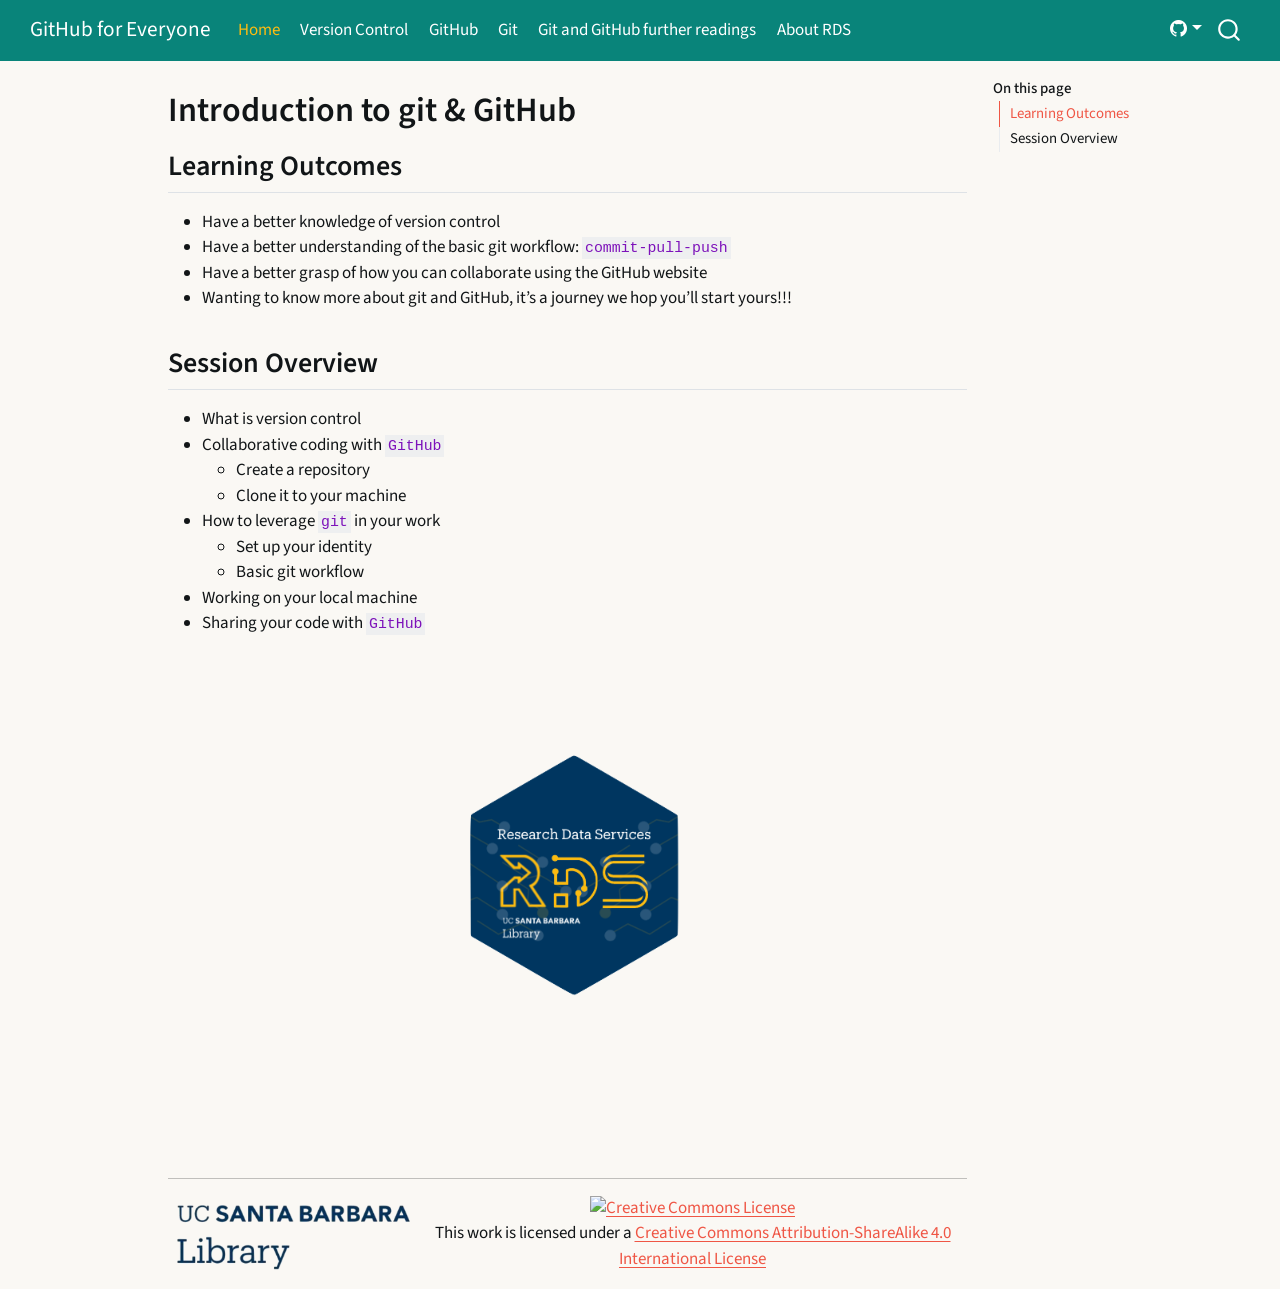
==== index.html @ 7b1ff54a "Built site for gh-pages" ====
<!DOCTYPE html>
<html xmlns="http://www.w3.org/1999/xhtml" lang="en" xml:lang="en"><head>

<meta charset="utf-8">
<meta name="generator" content="quarto-1.9.37">

<meta name="viewport" content="width=device-width, initial-scale=1.0, user-scalable=yes">


<title>Introduction to git &amp; GitHub – GitHub for Everyone</title>
<style>
/* Default styles provided by pandoc.
** See https://pandoc.org/MANUAL.html#variables-for-html for config info.
*/
code{white-space: pre-wrap;}
span.smallcaps{font-variant: small-caps;}
div.columns{display: flex; gap: min(4vw, 1.5em);}
div.column{flex: auto; overflow-x: auto;}
div.hanging-indent{margin-left: 1.5em; text-indent: -1.5em;}
ul.task-list{list-style: none;}
ul.task-list li input[type="checkbox"] {
  width: 0.8em;
  margin: 0 0.8em 0.2em -1em; /* quarto-specific, see https://github.com/quarto-dev/quarto-cli/issues/4556 */ 
  vertical-align: middle;
}
</style>


<script src="site_libs/quarto-nav/quarto-nav.js"></script>
<script src="site_libs/quarto-nav/headroom.min.js"></script>
<script src="site_libs/clipboard/clipboard.min.js"></script>
<script src="site_libs/quarto-search/autocomplete.umd.js"></script>
<script src="site_libs/quarto-search/fuse.min.js"></script>
<script src="site_libs/quarto-search/quarto-search.js"></script>
<meta name="quarto:offset" content="./">
<script src="site_libs/quarto-html/quarto.js" type="module"></script>
<script src="site_libs/quarto-html/tabsets/tabsets.js" type="module"></script>
<script src="site_libs/quarto-html/popper.min.js"></script>
<script src="site_libs/quarto-html/tippy.umd.min.js"></script>
<script src="site_libs/quarto-html/anchor.min.js"></script>
<link href="site_libs/quarto-html/tippy.css" rel="stylesheet">
<link href="site_libs/quarto-html/quarto-syntax-highlighting-7f8f88aac4f3542376d5c11b86a4c14d.css" rel="stylesheet" id="quarto-text-highlighting-styles">
<script src="site_libs/bootstrap/bootstrap.min.js"></script>
<link href="site_libs/bootstrap/bootstrap-icons.css" rel="stylesheet">
<link href="site_libs/bootstrap/bootstrap-a036e2a4f833fdb5845ec118177f864c.min.css" rel="stylesheet" append-hash="true" id="quarto-bootstrap" data-mode="light">
<script id="quarto-search-options" type="application/json">{
  "location": "navbar",
  "copy-button": false,
  "collapse-after": 3,
  "panel-placement": "end",
  "type": "overlay",
  "limit": 50,
  "keyboard-shortcut": [
    "f",
    "/",
    "s"
  ],
  "language": {
    "search-no-results-text": "No results",
    "search-matching-documents-text": "matching documents",
    "search-copy-link-title": "Copy link to search",
    "search-hide-matches-text": "Hide additional matches",
    "search-more-match-text": "more match in this document",
    "search-more-matches-text": "more matches in this document",
    "search-clear-button-title": "Clear",
    "search-text-placeholder": "",
    "search-detached-cancel-button-title": "Cancel",
    "search-submit-button-title": "Submit",
    "search-label": "Search"
  }
}</script>


</head>

<body class="nav-fixed quarto-light">

<div id="quarto-search-results"></div>
  <header id="quarto-header" class="headroom fixed-top">
    <nav class="navbar navbar-expand-lg " data-bs-theme="dark">
      <div class="navbar-container container-fluid">
      <div class="navbar-brand-container mx-auto">
    <a class="navbar-brand" href="./index.html">
    <span class="navbar-title">GitHub for Everyone</span>
    </a>
  </div>
            <div id="quarto-search" class="" title="Search"></div>
          <button class="navbar-toggler" type="button" data-bs-toggle="collapse" data-bs-target="#navbarCollapse" aria-controls="navbarCollapse" role="menu" aria-expanded="false" aria-label="Toggle navigation" onclick="if (window.quartoToggleHeadroom) { window.quartoToggleHeadroom(); }">
  <span class="navbar-toggler-icon"></span>
</button>
          <div class="collapse navbar-collapse" id="navbarCollapse">
            <ul class="navbar-nav navbar-nav-scroll me-auto">
  <li class="nav-item">
    <a class="nav-link active" href="./index.html" aria-current="page"> 
<span class="menu-text">Home</span></a>
  </li>  
  <li class="nav-item">
    <a class="nav-link" href="./version_control.html"> 
<span class="menu-text">Version Control</span></a>
  </li>  
  <li class="nav-item">
    <a class="nav-link" href="./handson_github_website.html"> 
<span class="menu-text">GitHub</span></a>
  </li>  
  <li class="nav-item">
    <a class="nav-link" href="./git_basics.html"> 
<span class="menu-text">Git</span></a>
  </li>  
  <li class="nav-item">
    <a class="nav-link" href="./git_further_readings.html"> 
<span class="menu-text">Git and GitHub further readings</span></a>
  </li>  
  <li class="nav-item">
    <a class="nav-link" href="./about.html"> 
<span class="menu-text">About RDS</span></a>
  </li>  
</ul>
          </div> <!-- /navcollapse -->
            <div class="quarto-navbar-tools">
    <div class="dropdown">
      <a href="" title="" id="quarto-navigation-tool-dropdown-0" class="quarto-navigation-tool dropdown-toggle px-1" data-bs-toggle="dropdown" aria-expanded="false" role="link" aria-label=""><i class="bi bi-github"></i></a>
      <ul class="dropdown-menu" aria-labelledby="quarto-navigation-tool-dropdown-0">
          <li>
            <a class="dropdown-item quarto-navbar-tools-item" href="https://github.com/UCSB-Library-Research-Data-Services/github-4everyone">
            Website Code
            </a>
          </li>
          <li>
            <a class="dropdown-item quarto-navbar-tools-item" href="https://github.com/UCSB-Library-Research-Data-Services/github-4everyone/issues">
            Report an issue
            </a>
          </li>
      </ul>
    </div>
</div>
      </div> <!-- /container-fluid -->
    </nav>
</header>
<!-- content -->
<div id="quarto-content" class="quarto-container page-columns page-rows-contents page-layout-article page-navbar">
<!-- sidebar -->
<!-- margin-sidebar -->
    <div id="quarto-margin-sidebar" class="sidebar margin-sidebar">
        <nav id="TOC" role="doc-toc" class="toc-active">
    <h2 id="toc-title">On this page</h2>
   
  <ul>
  <li><a href="#learning-outcomes" id="toc-learning-outcomes" class="nav-link active" data-scroll-target="#learning-outcomes">Learning Outcomes</a></li>
  <li><a href="#session-overview" id="toc-session-overview" class="nav-link" data-scroll-target="#session-overview">Session Overview</a></li>
  </ul>
</nav>
    </div>
<!-- main -->
<main class="content" id="quarto-document-content">

<header id="title-block-header" class="quarto-title-block default">
<div class="quarto-title">
<h1 class="title">Introduction to git &amp; GitHub</h1>
</div>



<div class="quarto-title-meta">

    
  
    
  </div>
  


</header>


<section id="learning-outcomes" class="level2">
<h2 class="anchored" data-anchor-id="learning-outcomes">Learning Outcomes</h2>
<ul>
<li>Have a better knowledge of version control</li>
<li>Have a better understanding of the basic git workflow: <code>commit-pull-push</code></li>
<li>Have a better grasp of how you can collaborate using the GitHub website</li>
<li>Wanting to know more about git and GitHub, it’s a journey we hop you’ll start yours!!!</li>
</ul>
</section>
<section id="session-overview" class="level2">
<h2 class="anchored" data-anchor-id="session-overview">Session Overview</h2>
<ul>
<li>What is version control</li>
<li>Collaborative coding with <code>GitHub</code>
<ul>
<li>Create a repository</li>
<li>Clone it to your machine</li>
</ul></li>
<li>How to leverage <code>git</code> in your work
<ul>
<li>Set up your identity</li>
<li>Basic git workflow</li>
</ul></li>
<li>Working on your local machine</li>
<li>Sharing your code with <code>GitHub</code></li>
</ul>
<p><br></p>
<div class="quarto-figure quarto-figure-center">
<figure class="figure">
<p><img src="img/rds_hex.png" class="img-fluid quarto-figure quarto-figure-center figure-img" style="width:50.0%" alt="Research Data Service logo"></p>
</figure>
</div>


</section>

</main> <!-- /main -->
<div>
  <p></p><hr><p></p>
  <p><a href="https://www.library.ucsb.edu/research-data-services"><img alt="UCSB library logo" src="img/UCSB_library_logo.png" width="250px" align="left"></a> </p>
  <p align="center"><a rel="license" href="http://creativecommons.org/licenses/by-sa/4.0/"><img alt="Creative Commons License" style="border-width:0" src="https://i.creativecommons.org/l/by-sa/4.0/88x31.png"></a><br>This work is licensed under a <a rel="license" href="http://creativecommons.org/licenses/by-sa/4.0/">Creative Commons Attribution-ShareAlike 4.0 International License</a> </p>
</div>

<script id="quarto-html-after-body" type="application/javascript">
  window.document.addEventListener("DOMContentLoaded", function (event) {
    const icon = "";
    const anchorJS = new window.AnchorJS();
    anchorJS.options = {
      placement: 'right',
      icon: icon
    };
    anchorJS.add('.anchored');
    const isCodeAnnotation = (el) => {
      for (const clz of el.classList) {
        if (clz.startsWith('code-annotation-')) {                     
          return true;
        }
      }
      return false;
    }
    const onCopySuccess = function(e) {
      // button target
      const button = e.trigger;
      // don't keep focus
      button.blur();
      // flash "checked"
      button.classList.add('code-copy-button-checked');
      var currentTitle = button.getAttribute("title");
      button.setAttribute("title", "Copied!");
      let tooltip;
      if (window.bootstrap) {
        button.setAttribute("data-bs-toggle", "tooltip");
        button.setAttribute("data-bs-placement", "left");
        button.setAttribute("data-bs-title", "Copied!");
        tooltip = new bootstrap.Tooltip(button, 
          { trigger: "manual", 
            customClass: "code-copy-button-tooltip",
            offset: [0, -8]});
        tooltip.show();    
      }
      setTimeout(function() {
        if (tooltip) {
          tooltip.hide();
          button.removeAttribute("data-bs-title");
          button.removeAttribute("data-bs-toggle");
          button.removeAttribute("data-bs-placement");
        }
        button.setAttribute("title", currentTitle);
        button.classList.remove('code-copy-button-checked');
      }, 1000);
      // clear code selection
      e.clearSelection();
    }
    const getTextToCopy = function(trigger) {
      const outerScaffold = trigger.parentElement.cloneNode(true);
      const codeEl = outerScaffold.querySelector('code');
      for (const childEl of codeEl.children) {
        if (isCodeAnnotation(childEl)) {
          childEl.remove();
        }
      }
      return codeEl.innerText;
    }
    const clipboard = new window.ClipboardJS('.code-copy-button:not([data-in-quarto-modal])', {
      text: getTextToCopy
    });
    clipboard.on('success', onCopySuccess);
    if (window.document.getElementById('quarto-embedded-source-code-modal')) {
      const clipboardModal = new window.ClipboardJS('.code-copy-button[data-in-quarto-modal]', {
        text: getTextToCopy,
        container: window.document.getElementById('quarto-embedded-source-code-modal')
      });
      clipboardModal.on('success', onCopySuccess);
    }
      var localhostRegex = new RegExp(/^(?:http|https):\/\/localhost\:?[0-9]*\//);
      var mailtoRegex = new RegExp(/^mailto:/);
        var filterRegex = new RegExp("https:\/\/UCSB-Library-Research-Data-Services\.github\.io\/git-github-ws\/");
      var isInternal = (href) => {
          return filterRegex.test(href) || localhostRegex.test(href) || mailtoRegex.test(href);
      }
      // Inspect non-navigation links and adorn them if external
     var links = window.document.querySelectorAll('a[href]:not(.nav-link):not(.navbar-brand):not(.toc-action):not(.sidebar-link):not(.sidebar-item-toggle):not(.pagination-link):not(.no-external):not([aria-hidden]):not(.dropdown-item):not(.quarto-navigation-tool):not(.about-link)');
      for (var i=0; i<links.length; i++) {
        const link = links[i];
        if (!isInternal(link.href)) {
          // undo the damage that might have been done by quarto-nav.js in the case of
          // links that we want to consider external
          if (link.dataset.originalHref !== undefined) {
            link.href = link.dataset.originalHref;
          }
        }
      }
    function tippyHover(el, contentFn, onTriggerFn, onUntriggerFn) {
      const config = {
        allowHTML: true,
        maxWidth: 500,
        delay: 100,
        arrow: false,
        appendTo: function(el) {
            return el.parentElement;
        },
        interactive: true,
        interactiveBorder: 10,
        theme: 'quarto',
        placement: 'bottom-start',
      };
      if (contentFn) {
        config.content = contentFn;
      }
      if (onTriggerFn) {
        config.onTrigger = onTriggerFn;
      }
      if (onUntriggerFn) {
        config.onUntrigger = onUntriggerFn;
      }
      window.tippy(el, config); 
    }
    const noterefs = window.document.querySelectorAll('a[role="doc-noteref"]');
    for (var i=0; i<noterefs.length; i++) {
      const ref = noterefs[i];
      tippyHover(ref, function() {
        // use id or data attribute instead here
        let href = ref.getAttribute('data-footnote-href') || ref.getAttribute('href');
        try { href = new URL(href).hash; } catch {}
        const id = href.replace(/^#\/?/, "");
        const note = window.document.getElementById(id);
        if (note) {
          return note.innerHTML;
        } else {
          return "";
        }
      });
    }
    const xrefs = window.document.querySelectorAll('a.quarto-xref');
    const processXRef = (id, note) => {
      // Strip column container classes
      const stripColumnClz = (el) => {
        el.classList.remove("page-full", "page-columns");
        if (el.children) {
          for (const child of el.children) {
            stripColumnClz(child);
          }
        }
      }
      stripColumnClz(note)
      if (id === null || id.startsWith('sec-')) {
        // Special case sections, only their first couple elements
        const container = document.createElement("div");
        if (note.children && note.children.length > 2) {
          container.appendChild(note.children[0].cloneNode(true));
          for (let i = 1; i < note.children.length; i++) {
            const child = note.children[i];
            if (child.tagName === "P" && child.innerText === "") {
              continue;
            } else {
              container.appendChild(child.cloneNode(true));
              break;
            }
          }
          if (window.Quarto?.typesetMath) {
            window.Quarto.typesetMath(container);
          }
          return container.innerHTML
        } else {
          if (window.Quarto?.typesetMath) {
            window.Quarto.typesetMath(note);
          }
          return note.innerHTML;
        }
      } else {
        // Remove any anchor links if they are present
        const anchorLink = note.querySelector('a.anchorjs-link');
        if (anchorLink) {
          anchorLink.remove();
        }
        if (window.Quarto?.typesetMath) {
          window.Quarto.typesetMath(note);
        }
        if (note.classList.contains("callout")) {
          return note.outerHTML;
        } else {
          return note.innerHTML;
        }
      }
    }
    for (var i=0; i<xrefs.length; i++) {
      const xref = xrefs[i];
      tippyHover(xref, undefined, function(instance) {
        instance.disable();
        let url = xref.getAttribute('href');
        let hash = undefined; 
        if (url.startsWith('#')) {
          hash = url;
        } else {
          try { hash = new URL(url).hash; } catch {}
        }
        if (hash) {
          const id = hash.replace(/^#\/?/, "");
          const note = window.document.getElementById(id);
          if (note !== null) {
            try {
              const html = processXRef(id, note.cloneNode(true));
              instance.setContent(html);
            } finally {
              instance.enable();
              instance.show();
            }
          } else {
            // See if we can fetch this
            fetch(url.split('#')[0])
            .then(res => res.text())
            .then(html => {
              const parser = new DOMParser();
              const htmlDoc = parser.parseFromString(html, "text/html");
              const note = htmlDoc.getElementById(id);
              if (note !== null) {
                const html = processXRef(id, note);
                instance.setContent(html);
              } 
            }).finally(() => {
              instance.enable();
              instance.show();
            });
          }
        } else {
          // See if we can fetch a full url (with no hash to target)
          // This is a special case and we should probably do some content thinning / targeting
          fetch(url)
          .then(res => res.text())
          .then(html => {
            const parser = new DOMParser();
            const htmlDoc = parser.parseFromString(html, "text/html");
            const note = htmlDoc.querySelector('main.content');
            if (note !== null) {
              // This should only happen for chapter cross references
              // (since there is no id in the URL)
              // remove the first header
              if (note.children.length > 0 && note.children[0].tagName === "HEADER") {
                note.children[0].remove();
              }
              const html = processXRef(null, note);
              instance.setContent(html);
            } 
          }).finally(() => {
            instance.enable();
            instance.show();
          });
        }
      }, function(instance) {
      });
    }
        let selectedAnnoteEl;
        const selectorForAnnotation = ( cell, annotation) => {
          let cellAttr = 'data-code-cell="' + cell + '"';
          let lineAttr = 'data-code-annotation="' +  annotation + '"';
          const selector = 'span[' + cellAttr + '][' + lineAttr + ']';
          return selector;
        }
        const selectCodeLines = (annoteEl) => {
          const doc = window.document;
          const targetCell = annoteEl.getAttribute("data-target-cell");
          const targetAnnotation = annoteEl.getAttribute("data-target-annotation");
          const annoteSpan = window.document.querySelector(selectorForAnnotation(targetCell, targetAnnotation));
          const lines = annoteSpan.getAttribute("data-code-lines").split(",");
          const lineIds = lines.map((line) => {
            return targetCell + "-" + line;
          })
          let top = null;
          let height = null;
          let parent = null;
          if (lineIds.length > 0) {
              //compute the position of the single el (top and bottom and make a div)
              const el = window.document.getElementById(lineIds[0]);
              top = el.offsetTop;
              height = el.offsetHeight;
              parent = el.parentElement.parentElement;
            if (lineIds.length > 1) {
              const lastEl = window.document.getElementById(lineIds[lineIds.length - 1]);
              const bottom = lastEl.offsetTop + lastEl.offsetHeight;
              height = bottom - top;
            }
            if (top !== null && height !== null && parent !== null) {
              // cook up a div (if necessary) and position it 
              let div = window.document.getElementById("code-annotation-line-highlight");
              if (div === null) {
                div = window.document.createElement("div");
                div.setAttribute("id", "code-annotation-line-highlight");
                div.style.position = 'absolute';
                parent.appendChild(div);
              }
              div.style.top = top - 2 + "px";
              div.style.height = height + 4 + "px";
              div.style.left = 0;
              let gutterDiv = window.document.getElementById("code-annotation-line-highlight-gutter");
              if (gutterDiv === null) {
                gutterDiv = window.document.createElement("div");
                gutterDiv.setAttribute("id", "code-annotation-line-highlight-gutter");
                gutterDiv.style.position = 'absolute';
                const codeCell = window.document.getElementById(targetCell);
                const gutter = codeCell.querySelector('.code-annotation-gutter');
                gutter.appendChild(gutterDiv);
              }
              gutterDiv.style.top = top - 2 + "px";
              gutterDiv.style.height = height + 4 + "px";
            }
            selectedAnnoteEl = annoteEl;
          }
        };
        const unselectCodeLines = () => {
          const elementsIds = ["code-annotation-line-highlight", "code-annotation-line-highlight-gutter"];
          elementsIds.forEach((elId) => {
            const div = window.document.getElementById(elId);
            if (div) {
              div.remove();
            }
          });
          selectedAnnoteEl = undefined;
        };
          // Handle positioning of the toggle
      window.addEventListener(
        "resize",
        throttle(() => {
          elRect = undefined;
          if (selectedAnnoteEl) {
            selectCodeLines(selectedAnnoteEl);
          }
        }, 10)
      );
      function throttle(fn, ms) {
      let throttle = false;
      let timer;
        return (...args) => {
          if(!throttle) { // first call gets through
              fn.apply(this, args);
              throttle = true;
          } else { // all the others get throttled
              if(timer) clearTimeout(timer); // cancel #2
              timer = setTimeout(() => {
                fn.apply(this, args);
                timer = throttle = false;
              }, ms);
          }
        };
      }
        // Attach click handler to the DT
        const annoteDls = window.document.querySelectorAll('dt[data-target-cell]');
        for (const annoteDlNode of annoteDls) {
          annoteDlNode.addEventListener('click', (event) => {
            const clickedEl = event.target;
            if (clickedEl !== selectedAnnoteEl) {
              unselectCodeLines();
              const activeEl = window.document.querySelector('dt[data-target-cell].code-annotation-active');
              if (activeEl) {
                activeEl.classList.remove('code-annotation-active');
              }
              selectCodeLines(clickedEl);
              clickedEl.classList.add('code-annotation-active');
            } else {
              // Unselect the line
              unselectCodeLines();
              clickedEl.classList.remove('code-annotation-active');
            }
          });
        }
    const findCites = (el) => {
      const parentEl = el.parentElement;
      if (parentEl) {
        const cites = parentEl.dataset.cites;
        if (cites) {
          return {
            el,
            cites: cites.split(' ')
          };
        } else {
          return findCites(el.parentElement)
        }
      } else {
        return undefined;
      }
    };
    var bibliorefs = window.document.querySelectorAll('a[role="doc-biblioref"]');
    for (var i=0; i<bibliorefs.length; i++) {
      const ref = bibliorefs[i];
      const citeInfo = findCites(ref);
      if (citeInfo) {
        tippyHover(citeInfo.el, function() {
          var popup = window.document.createElement('div');
          citeInfo.cites.forEach(function(cite) {
            var citeDiv = window.document.createElement('div');
            citeDiv.classList.add('hanging-indent');
            citeDiv.classList.add('csl-entry');
            var biblioDiv = window.document.getElementById('ref-' + cite);
            if (biblioDiv) {
              citeDiv.innerHTML = biblioDiv.innerHTML;
            }
            popup.appendChild(citeDiv);
          });
          return popup.innerHTML;
        });
      }
    }
  });
  </script>
</div> <!-- /content -->




</body></html>
---- site_libs/quarto-html/tippy.css ----
.tippy-box[data-animation=fade][data-state=hidden]{opacity:0}[data-tippy-root]{max-width:calc(100vw - 10px)}.tippy-box{position:relative;background-color:#333;color:#fff;border-radius:4px;font-size:14px;line-height:1.4;white-space:normal;outline:0;transition-property:transform,visibility,opacity}.tippy-box[data-placement^=top]>.tippy-arrow{bottom:0}.tippy-box[data-placement^=top]>.tippy-arrow:before{bottom:-7px;left:0;border-width:8px 8px 0;border-top-color:initial;transform-origin:center top}.tippy-box[data-placement^=bottom]>.tippy-arrow{top:0}.tippy-box[data-placement^=bottom]>.tippy-arrow:before{top:-7px;left:0;border-width:0 8px 8px;border-bottom-color:initial;transform-origin:center bottom}.tippy-box[data-placement^=left]>.tippy-arrow{right:0}.tippy-box[data-placement^=left]>.tippy-arrow:before{border-width:8px 0 8px 8px;border-left-color:initial;right:-7px;transform-origin:center left}.tippy-box[data-placement^=right]>.tippy-arrow{left:0}.tippy-box[data-placement^=right]>.tippy-arrow:before{left:-7px;border-width:8px 8px 8px 0;border-right-color:initial;transform-origin:center right}.tippy-box[data-inertia][data-state=visible]{transition-timing-function:cubic-bezier(.54,1.5,.38,1.11)}.tippy-arrow{width:16px;height:16px;color:#333}.tippy-arrow:before{content:"";position:absolute;border-color:transparent;border-style:solid}.tippy-content{position:relative;padding:5px 9px;z-index:1}
---- site_libs/quarto-html/quarto-syntax-highlighting-7f8f88aac4f3542376d5c11b86a4c14d.css ----
/* quarto syntax highlight colors */
:root {
  --quarto-hl-ot-color: #003B4F;
  --quarto-hl-at-color: #657422;
  --quarto-hl-ss-color: #20794D;
  --quarto-hl-an-color: #5E5E5E;
  --quarto-hl-fu-color: #4758AB;
  --quarto-hl-st-color: #20794D;
  --quarto-hl-cf-color: #003B4F;
  --quarto-hl-op-color: #5E5E5E;
  --quarto-hl-er-color: #AD0000;
  --quarto-hl-bn-color: #AD0000;
  --quarto-hl-al-color: #AD0000;
  --quarto-hl-va-color: #111111;
  --quarto-hl-bu-color: inherit;
  --quarto-hl-ex-color: inherit;
  --quarto-hl-pp-color: #AD0000;
  --quarto-hl-in-color: #5E5E5E;
  --quarto-hl-vs-color: #20794D;
  --quarto-hl-wa-color: #5E5E5E;
  --quarto-hl-do-color: #5E5E5E;
  --quarto-hl-im-color: #00769E;
  --quarto-hl-ch-color: #20794D;
  --quarto-hl-dt-color: #AD0000;
  --quarto-hl-fl-color: #AD0000;
  --quarto-hl-co-color: #5E5E5E;
  --quarto-hl-cv-color: #5E5E5E;
  --quarto-hl-cn-color: #8f5902;
  --quarto-hl-sc-color: #5E5E5E;
  --quarto-hl-dv-color: #AD0000;
  --quarto-hl-kw-color: #003B4F;
}

/* other quarto variables */
:root {
  --quarto-font-monospace: SFMono-Regular, Menlo, Monaco, Consolas, "Liberation Mono", "Courier New", monospace;
}

/* syntax highlight based on Pandoc's rules */
pre > code.sourceCode > span {
  color: #003B4F;
}

code.sourceCode > span {
  color: #003B4F;
}

div.sourceCode,
div.sourceCode pre.sourceCode {
  color: #003B4F;
}

/* Normal */
code span {
  color: #003B4F;
}

/* Alert */
code span.al {
  color: #AD0000;
  font-style: inherit;
}

/* Annotation */
code span.an {
  color: #5E5E5E;
  font-style: inherit;
}

/* Attribute */
code span.at {
  color: #657422;
  font-style: inherit;
}

/* BaseN */
code span.bn {
  color: #AD0000;
  font-style: inherit;
}

/* BuiltIn */
code span.bu {
  font-style: inherit;
}

/* ControlFlow */
code span.cf {
  color: #003B4F;
  font-weight: bold;
  font-style: inherit;
}

/* Char */
code span.ch {
  color: #20794D;
  font-style: inherit;
}

/* Constant */
code span.cn {
  color: #8f5902;
  font-style: inherit;
}

/* Comment */
code span.co {
  color: #5E5E5E;
  font-style: inherit;
}

/* CommentVar */
code span.cv {
  color: #5E5E5E;
  font-style: italic;
}

/* Documentation */
code span.do {
  color: #5E5E5E;
  font-style: italic;
}

/* DataType */
code span.dt {
  color: #AD0000;
  font-style: inherit;
}

/* DecVal */
code span.dv {
  color: #AD0000;
  font-style: inherit;
}

/* Error */
code span.er {
  color: #AD0000;
  font-style: inherit;
}

/* Extension */
code span.ex {
  font-style: inherit;
}

/* Float */
code span.fl {
  color: #AD0000;
  font-style: inherit;
}

/* Function */
code span.fu {
  color: #4758AB;
  font-style: inherit;
}

/* Import */
code span.im {
  color: #00769E;
  font-style: inherit;
}

/* Information */
code span.in {
  color: #5E5E5E;
  font-style: inherit;
}

/* Keyword */
code span.kw {
  color: #003B4F;
  font-weight: bold;
  font-style: inherit;
}

/* Operator */
code span.op {
  color: #5E5E5E;
  font-style: inherit;
}

/* Other */
code span.ot {
  color: #003B4F;
  font-style: inherit;
}

/* Preprocessor */
code span.pp {
  color: #AD0000;
  font-style: inherit;
}

/* SpecialChar */
code span.sc {
  color: #5E5E5E;
  font-style: inherit;
}

/* SpecialString */
code span.ss {
  color: #20794D;
  font-style: inherit;
}

/* String */
code span.st {
  color: #20794D;
  font-style: inherit;
}

/* Variable */
code span.va {
  color: #111111;
  font-style: inherit;
}

/* VerbatimString */
code span.vs {
  color: #20794D;
  font-style: inherit;
}

/* Warning */
code span.wa {
  color: #5E5E5E;
  font-style: italic;
}

.prevent-inlining {
  content: "</";
}

/*# sourceMappingURL=789ad8cd35626ba772517505b42a116e.css.map */
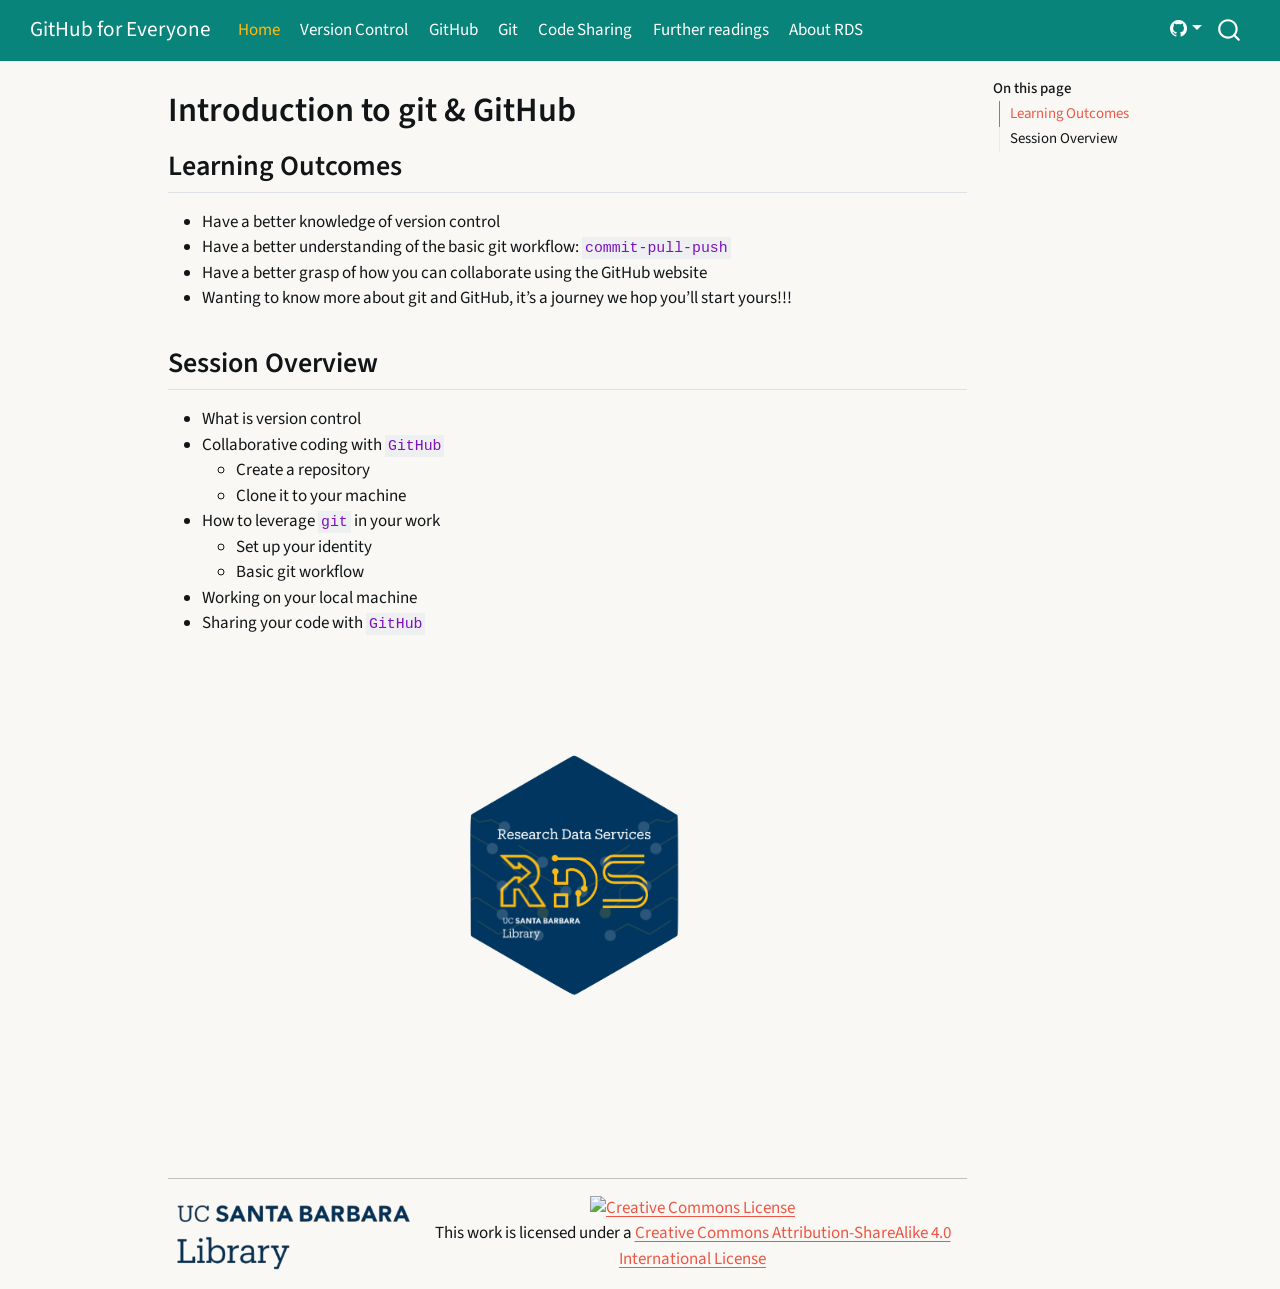
==== commit 8d77c16f: "Built site for gh-pages" ====
--- a/index.html
+++ b/index.html
@@ -107,8 +107,12 @@
 <span class="menu-text">Git</span></a>
   </li>  
   <li class="nav-item">
+    <a class="nav-link" href="./github_collab.html"> 
+<span class="menu-text">Code Sharing</span></a>
+  </li>  
+  <li class="nav-item">
     <a class="nav-link" href="./git_further_readings.html"> 
-<span class="menu-text">Git and GitHub further readings</span></a>
+<span class="menu-text">Further readings</span></a>
   </li>  
   <li class="nav-item">
     <a class="nav-link" href="./about.html"> 
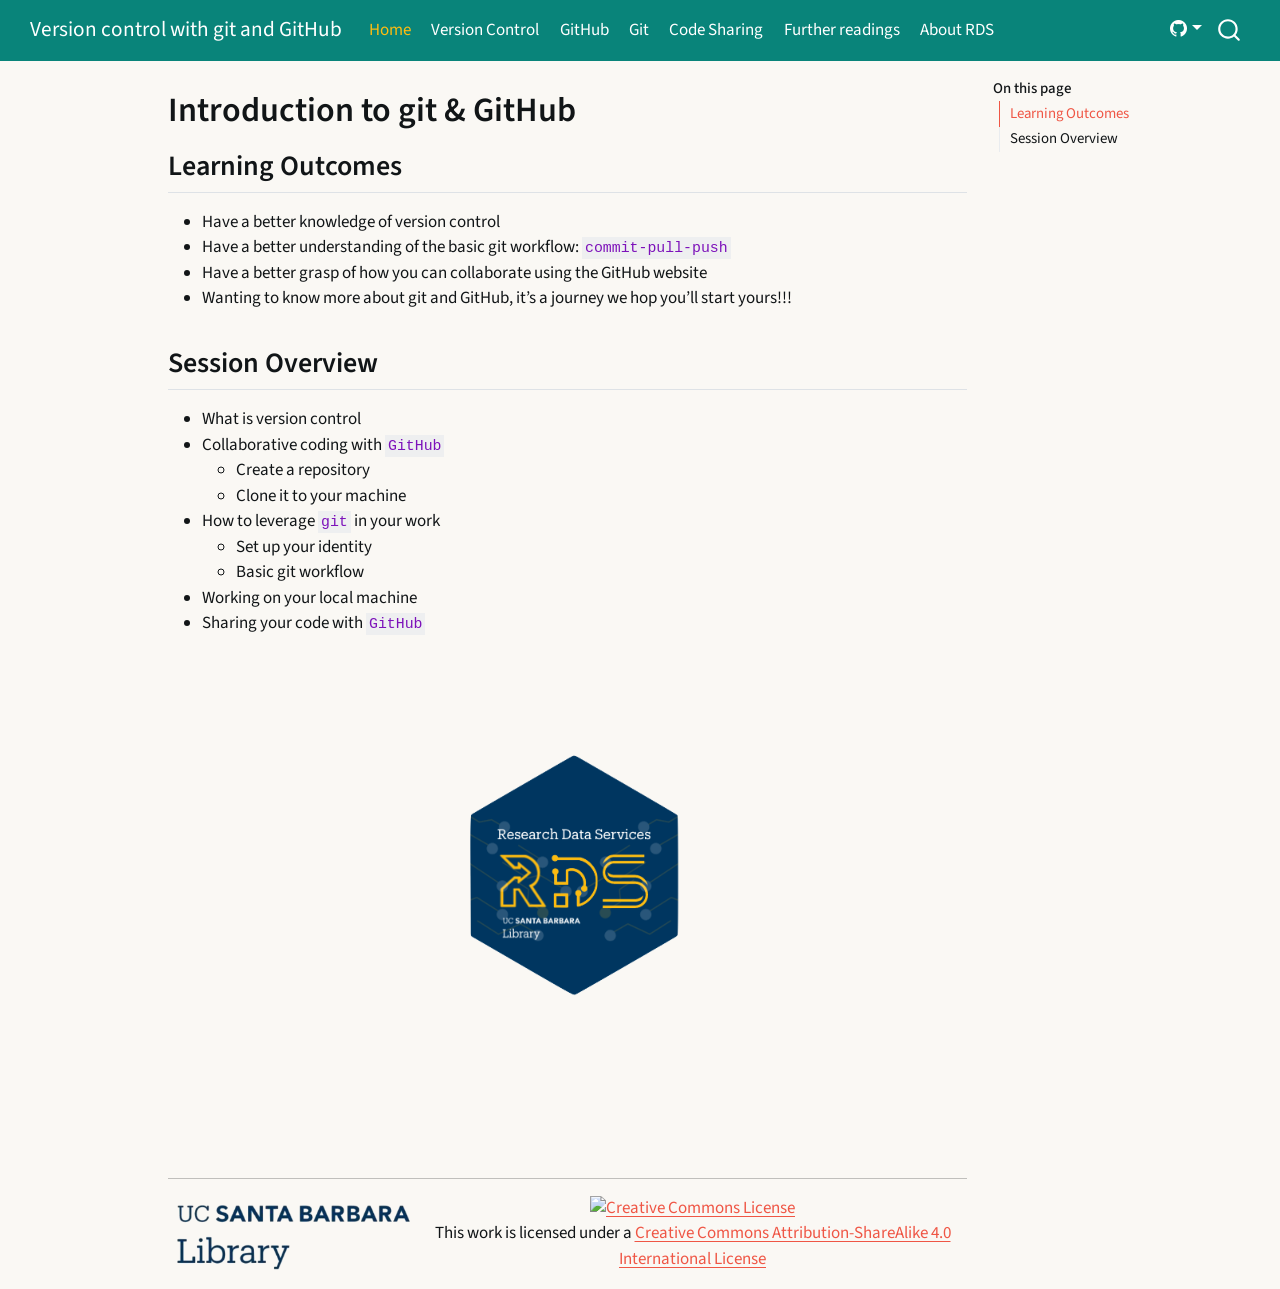
==== commit 731404f3: "Built site for gh-pages" ====
--- a/index.html
+++ b/index.html
@@ -7,7 +7,7 @@
 <meta name="viewport" content="width=device-width, initial-scale=1.0, user-scalable=yes">
 
 
-<title>Introduction to git &amp; GitHub – GitHub for Everyone</title>
+<title>Introduction to git &amp; GitHub – Version control with git and GitHub</title>
 <style>
 /* Default styles provided by pandoc.
 ** See https://pandoc.org/MANUAL.html#variables-for-html for config info.
@@ -81,7 +81,7 @@
       <div class="navbar-container container-fluid">
       <div class="navbar-brand-container mx-auto">
     <a class="navbar-brand" href="./index.html">
-    <span class="navbar-title">GitHub for Everyone</span>
+    <span class="navbar-title">Version control with git and GitHub</span>
     </a>
   </div>
             <div id="quarto-search" class="" title="Search"></div>
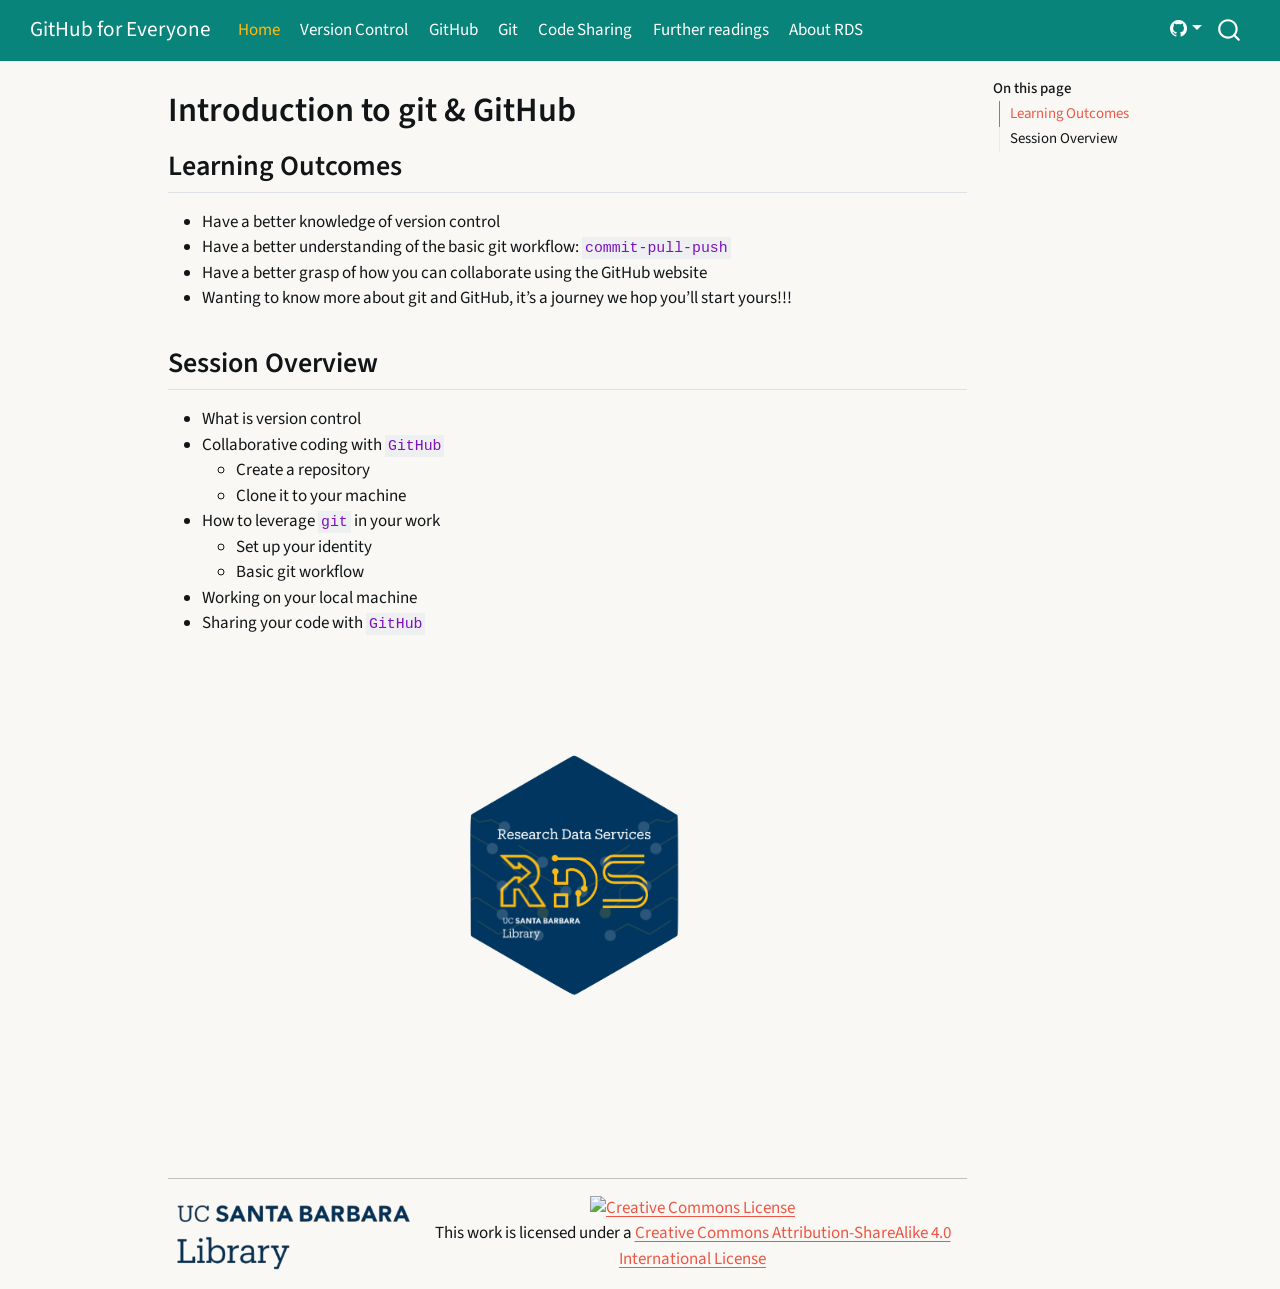
==== commit 8712e205: "Built site for gh-pages" ====
--- a/index.html
+++ b/index.html
@@ -7,7 +7,7 @@
 <meta name="viewport" content="width=device-width, initial-scale=1.0, user-scalable=yes">
 
 
-<title>Introduction to git &amp; GitHub – Version control with git and GitHub</title>
+<title>Introduction to git &amp; GitHub – GitHub for Everyone</title>
 <style>
 /* Default styles provided by pandoc.
 ** See https://pandoc.org/MANUAL.html#variables-for-html for config info.
@@ -81,7 +81,7 @@
       <div class="navbar-container container-fluid">
       <div class="navbar-brand-container mx-auto">
     <a class="navbar-brand" href="./index.html">
-    <span class="navbar-title">Version control with git and GitHub</span>
+    <span class="navbar-title">GitHub for Everyone</span>
     </a>
   </div>
             <div id="quarto-search" class="" title="Search"></div>
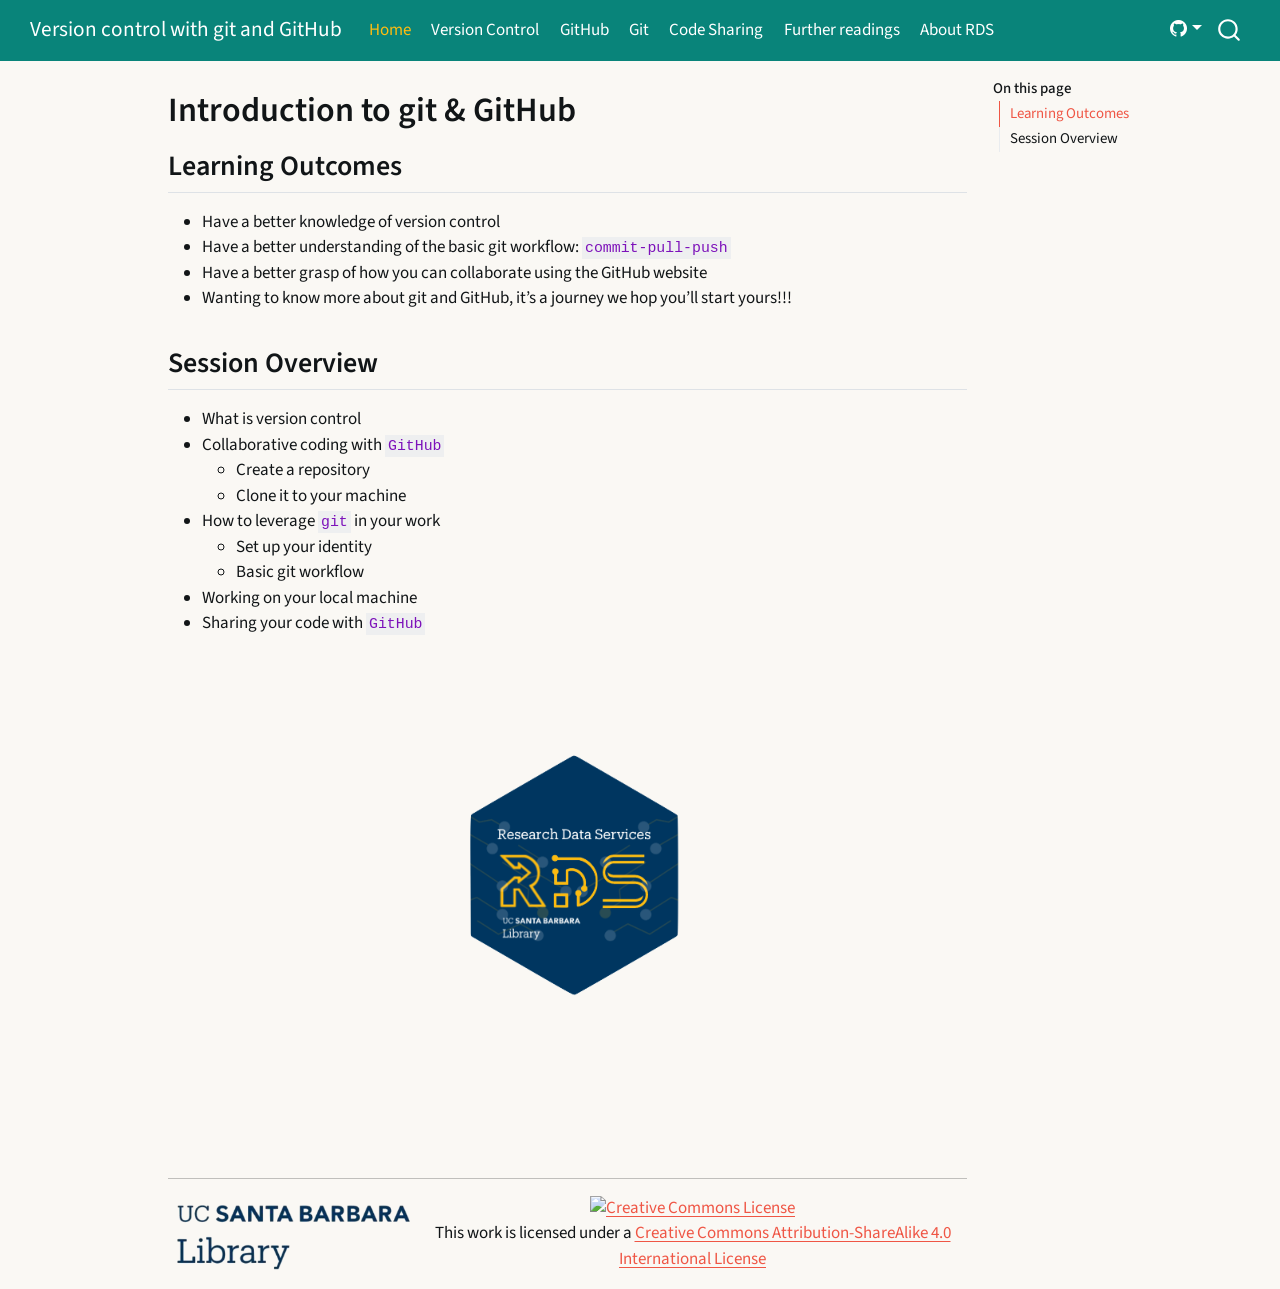
==== commit fd481ee9: "Built site for gh-pages" ====
--- a/index.html
+++ b/index.html
@@ -7,7 +7,7 @@
 <meta name="viewport" content="width=device-width, initial-scale=1.0, user-scalable=yes">
 
 
-<title>Introduction to git &amp; GitHub – GitHub for Everyone</title>
+<title>Introduction to git &amp; GitHub – Version control with git and GitHub</title>
 <style>
 /* Default styles provided by pandoc.
 ** See https://pandoc.org/MANUAL.html#variables-for-html for config info.
@@ -81,7 +81,7 @@
       <div class="navbar-container container-fluid">
       <div class="navbar-brand-container mx-auto">
     <a class="navbar-brand" href="./index.html">
-    <span class="navbar-title">GitHub for Everyone</span>
+    <span class="navbar-title">Version control with git and GitHub</span>
     </a>
   </div>
             <div id="quarto-search" class="" title="Search"></div>
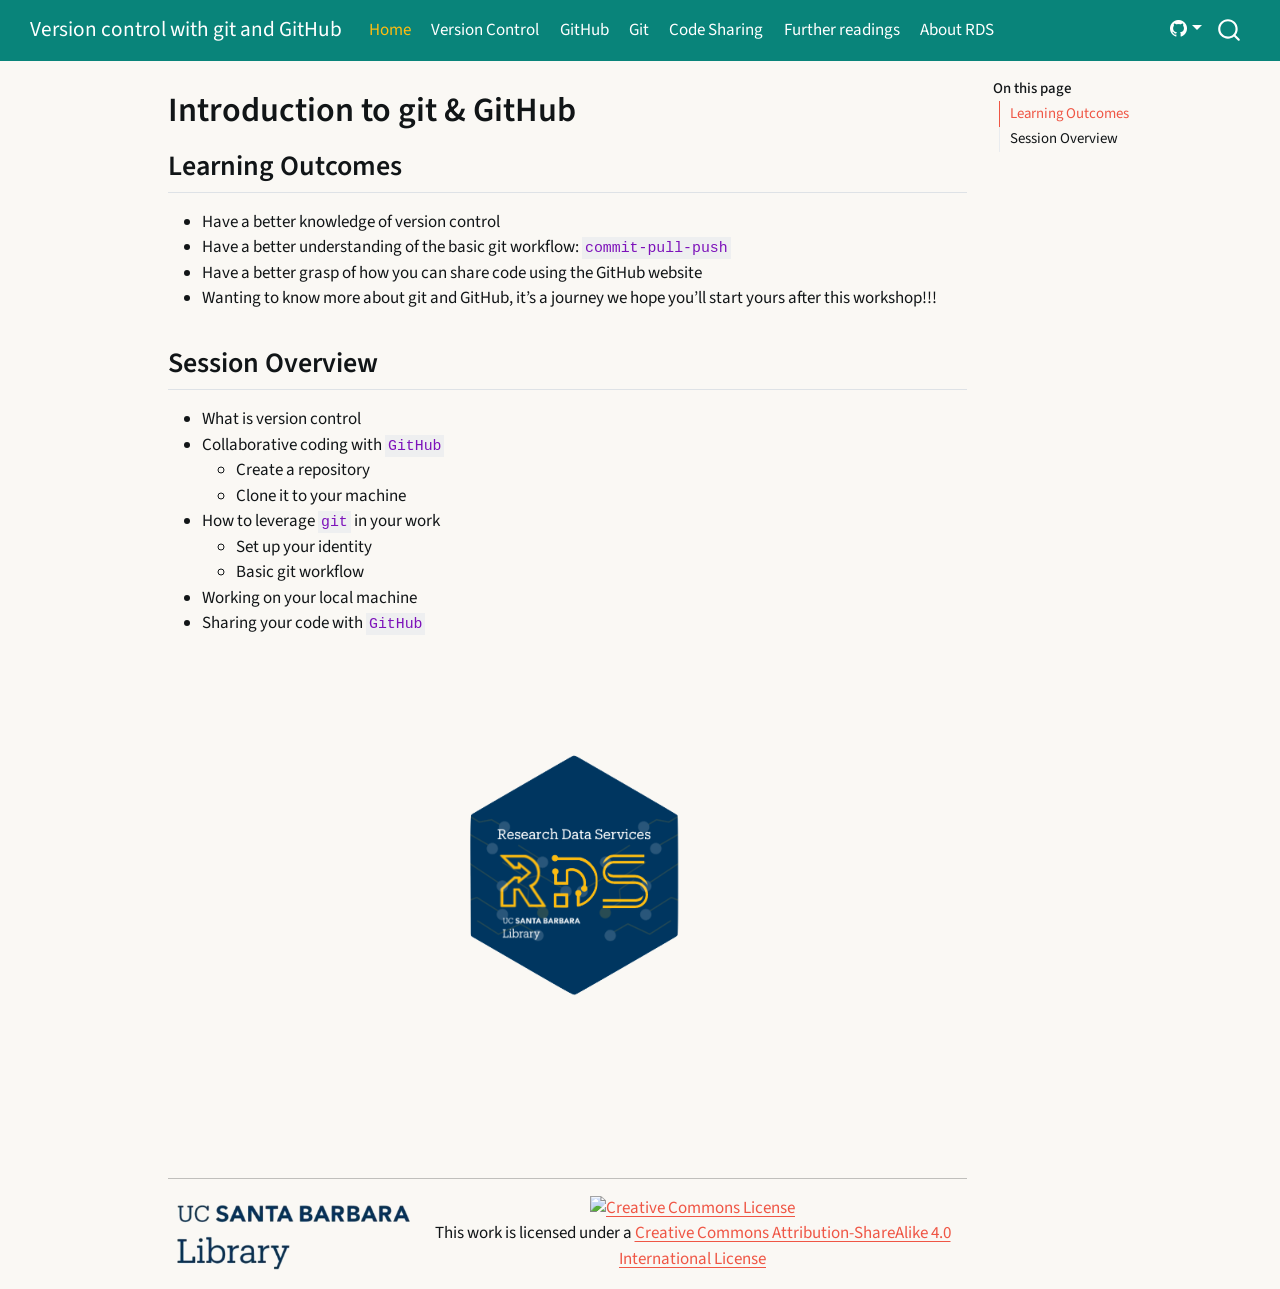
==== commit 4b8f7eaf: "Built site for gh-pages" ====
--- a/index.html
+++ b/index.html
@@ -125,12 +125,12 @@
       <a href="" title="" id="quarto-navigation-tool-dropdown-0" class="quarto-navigation-tool dropdown-toggle px-1" data-bs-toggle="dropdown" aria-expanded="false" role="link" aria-label=""><i class="bi bi-github"></i></a>
       <ul class="dropdown-menu" aria-labelledby="quarto-navigation-tool-dropdown-0">
           <li>
-            <a class="dropdown-item quarto-navbar-tools-item" href="https://github.com/UCSB-Library-Research-Data-Services/github-4everyone">
+            <a class="dropdown-item quarto-navbar-tools-item" href="https://github.com/UCSB-Library-Research-Data-Services/git-github-ws">
             Website Code
             </a>
           </li>
           <li>
-            <a class="dropdown-item quarto-navbar-tools-item" href="https://github.com/UCSB-Library-Research-Data-Services/github-4everyone/issues">
+            <a class="dropdown-item quarto-navbar-tools-item" href="https://github.com/UCSB-Library-Research-Data-Services/git-github-ws/issues">
             Report an issue
             </a>
           </li>
@@ -181,8 +181,8 @@
 <ul>
 <li>Have a better knowledge of version control</li>
 <li>Have a better understanding of the basic git workflow: <code>commit-pull-push</code></li>
-<li>Have a better grasp of how you can collaborate using the GitHub website</li>
-<li>Wanting to know more about git and GitHub, it’s a journey we hop you’ll start yours!!!</li>
+<li>Have a better grasp of how you can share code using the GitHub website</li>
+<li>Wanting to know more about git and GitHub, it’s a journey we hope you’ll start yours after this workshop!!!</li>
 </ul>
 </section>
 <section id="session-overview" class="level2">
